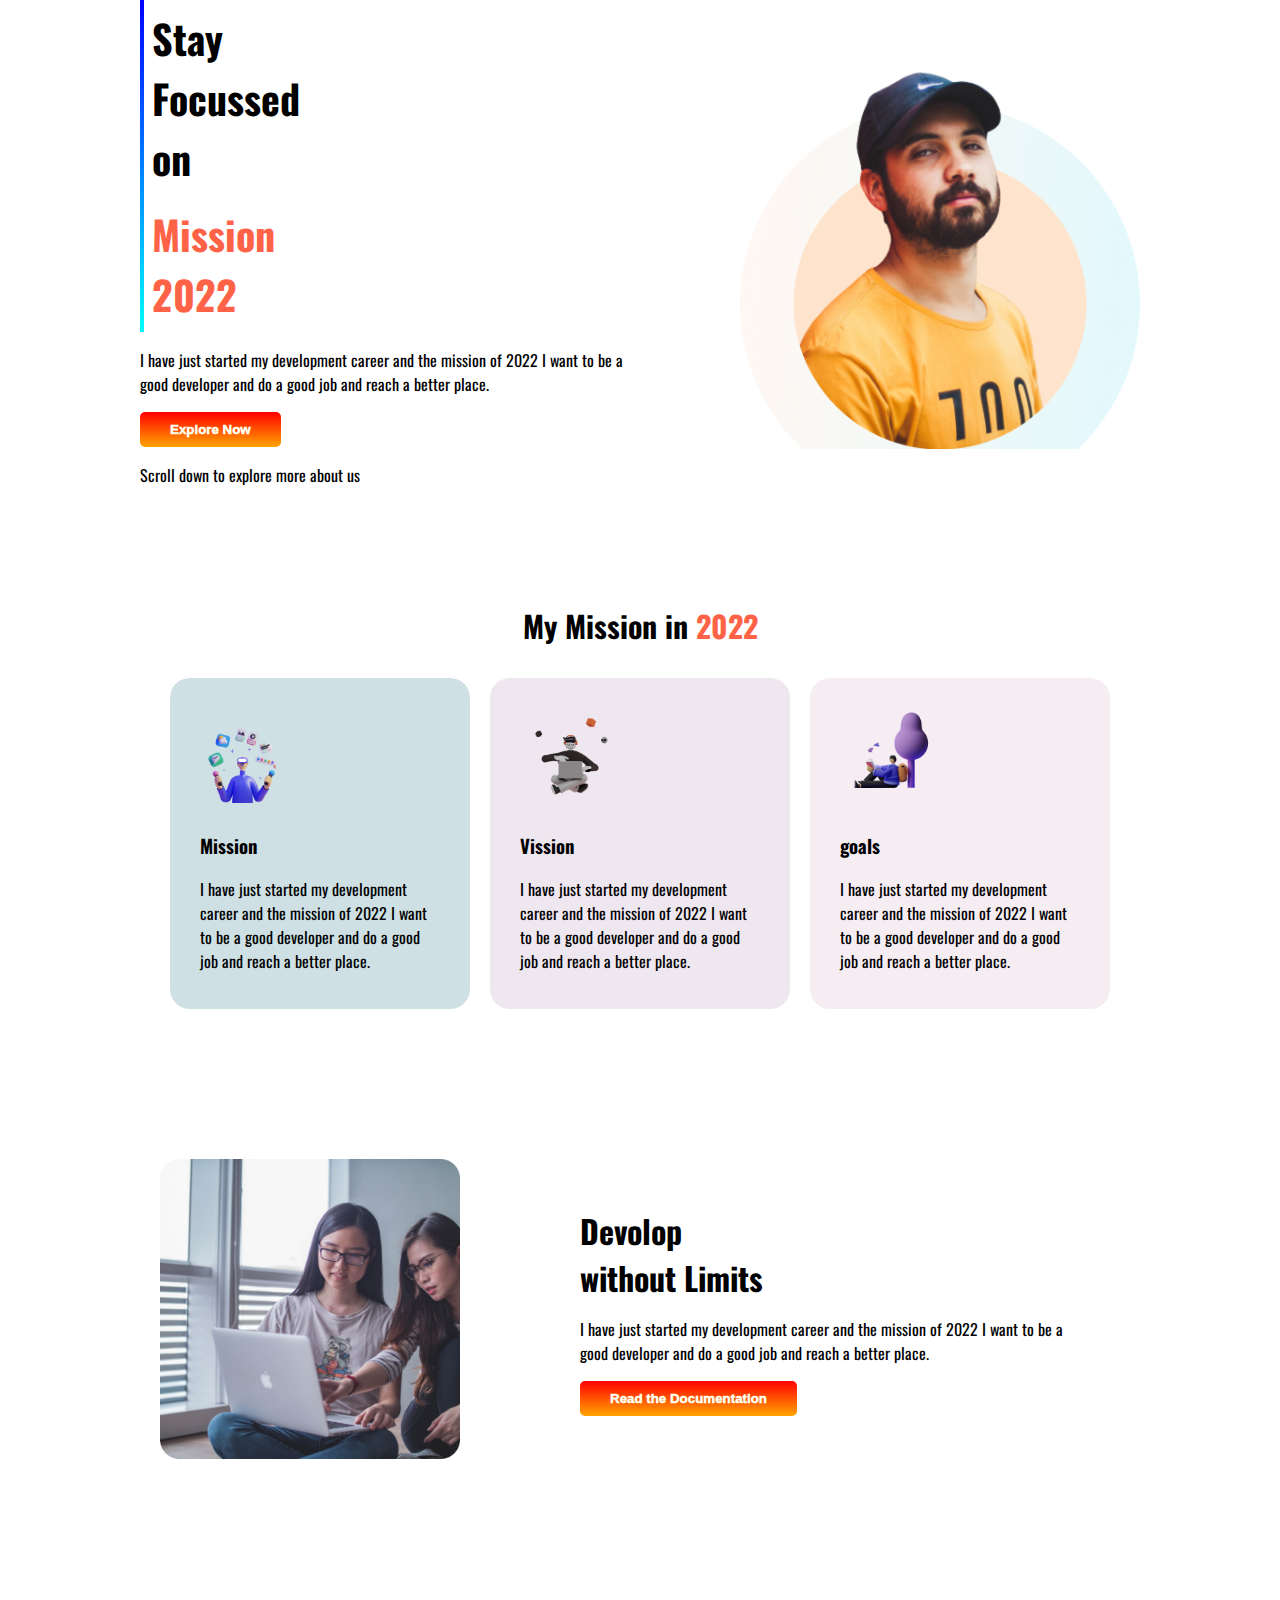
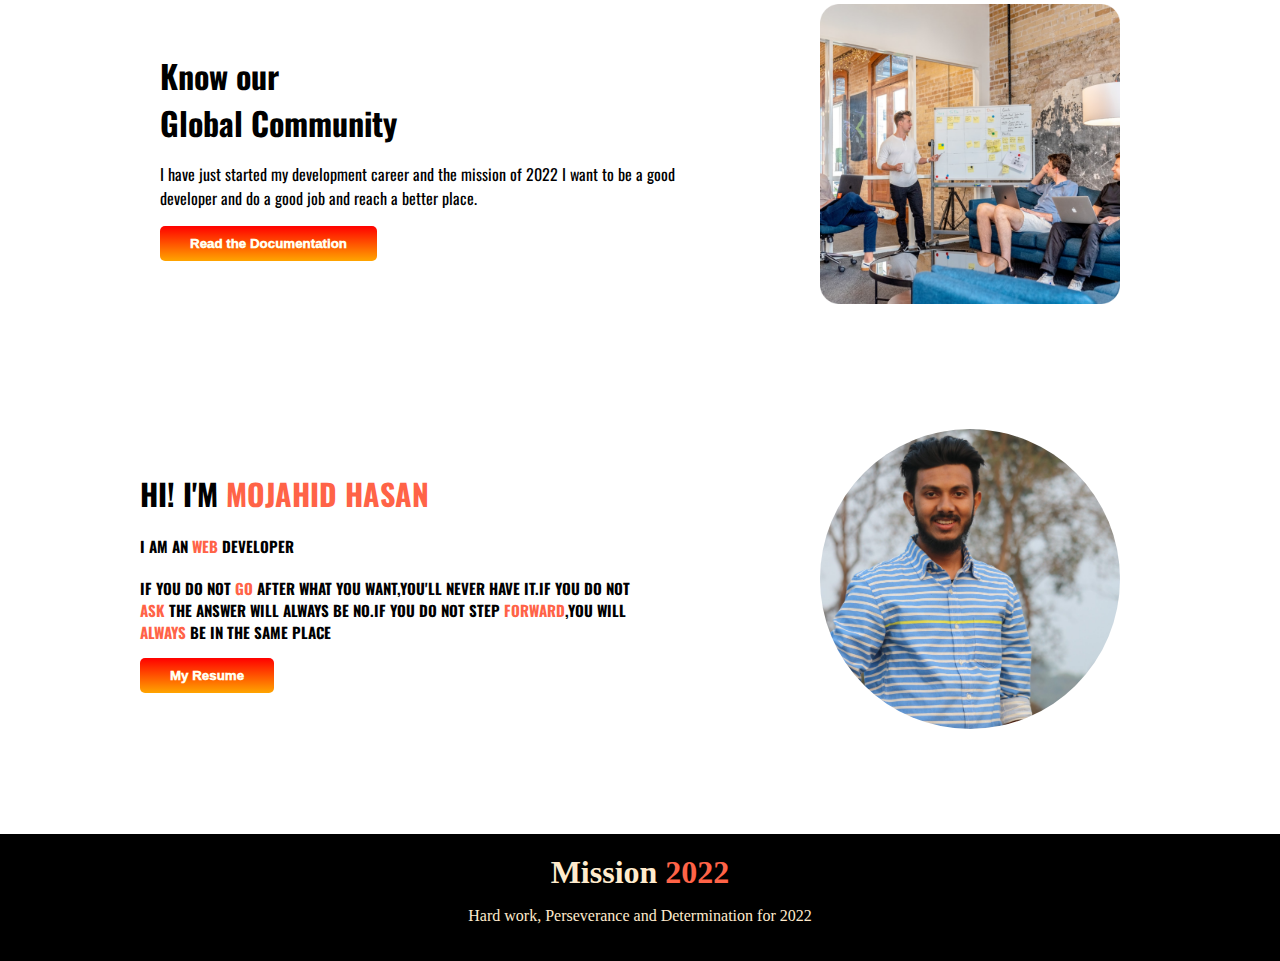
==== index.html @ 2c3c9d4e "here is the change of file name html and css" ====
<!DOCTYPE html>
<html lang="en">
  <head>
    <meta charset="UTF-8" />
    <link rel="stylesheet" href="style.css" />
    <link rel="preconnect" href="https://fonts.googleapis.com" />
    <link rel="preconnect" href="https://fonts.gstatic.com" crossorigin />
    <link
      href="https://fonts.googleapis.com/css2?family=Oswald:wght@300&display=swap"
      rel="stylesheet"
    />
    <title>My First Webpage</title>
  </head>
  <body>
    <section class="upper">
      <div class="parent1">
        <div class="focused">
          <h1>Stay Focussed on</h1>
          <h1><span>Mission 2022</span></h1>
        </div>
        <div>
          <p>
            I have just started my development career and the mission of 2022 I
            want to be a good developer and do a good job and reach a better
            place.
          </p>
          <button class="link"><a href="">Explore Now</a></button>
          <p>Scroll down to explore more about us</p>
        </div>
      </div>
      <div>
        <img src="images/person-2.png" alt="" />
      </div>
    </section>

    <section>
      <h1 class="second-1">My Mission in <span>2022</span></h1>
      <div class="second-2">
        <div id="div1">
          <img class="illustrator" src="images/illustrator-1.png" alt="" />
          <h3>Mission</h3>
          <p>
            I have just started my development career and the mission of 2022 I
            want to be a good developer and do a good job and reach a better
            place.
          </p>
        </div>
        <div id="div2">
          <img class="illustrator" src="images/illustrator-2.png" alt="" />
          <h3>Vission</h3>
          <p>
            I have just started my development career and the mission of 2022 I
            want to be a good developer and do a good job and reach a better
            place.
          </p>
        </div>
        <div id="div3">
          <img class="illustrator" src="images/illustrator-3.png" alt="" />
          <h3>goals</h3>
          <p>
            I have just started my development career and the mission of 2022 I
            want to be a good developer and do a good job and reach a better
            place.
          </p>
        </div>
      </div>
    </section>

    <section class="devolop">
      <div>
        <img class="devolop-1" src="images/coding.png" alt="" />
      </div>
      <div id="devolop2">
        <h1>Devolop</h1>
        <h1>without Limits</h1>
        <p>
          I have just started my development career and the mission of 2022 I
          want to be a good developer and do a good job and reach a better
          place.
        </p>
        <button class="link"><a href="">Read the Documentation</a></button>
      </div>
    </section>

    <section class="devolop">
      <div id="devolop3">
        <h1>Know our</h1>
        <h1>Global Community</h1>
        <p>
          I have just started my development career and the mission of 2022 I
          want to be a good developer and do a good job and reach a better
          place.
        </p>
        <button class="link"><a href="">Read the Documentation</a></button>
      </div>
      <div>
        <img class="devolop-1" src="images/project.png" alt="" />
      </div>
    </section>

    <section class="corona">
      <div id="corona-0">
        <h1>HI! I'M <span>MOJAHID HASAN</span></h1>
        <h4>I AM AN <span>WEB</span> DEVELOPER</h4>
        <p>
          IF YOU DO NOT <span>GO</span> AFTER WHAT YOU WANT,YOU'LL NEVER HAVE
          IT.IF YOU DO NOT <span>ASK</span> THE ANSWER WILL ALWAYS BE NO.IF YOU
          DO NOT STEP <span>FORWARD</span>,YOU WILL <span>ALWAYS</span> BE IN
          THE SAME PLACE
        </p>
        <button class="link"><a href="">My Resume</a></button>
      </div>
      <div>
        <img class="corona-1" src="images/mojahid.jpg" alt="" />
      </div>
    </section>

    <footer>
      <h1>Mission <span>2022</span></h1>
      <p>Hard work, Perseverance and Determination for 2022</p>
    </footer>
  </body>
</html>
---- style.css ----
body {
  margin: 0;
  padding: 0;
  box-sizing: border-box;
  font-family: "Oswald", sans-serif;
}
section {
  max-width: 1000px;
  margin: 0 auto;
  margin-bottom: 100px;
}
h1 {
  margin: 0;
}
.focused {
  width: 200px;
  border-left: 4px solid;
  border-image: linear-gradient(blue, cyan);
  border-image-slice: 1;
  font-size: 20px;
  font-weight: bold;
}
span {
  font-size: bold;
  color: tomato;
}
.focused > h1 {
  padding: 8px;
}
a {
  text-decoration: none;
  font-weight: 1000;
  color: ivory;
}
.link {
  background-image: linear-gradient(red, orange);
  padding: 10px 30px;
  border-radius: 5px;

  border: none;
}
img {
  margin: 0px;
  height: 400px;
  width: 400px;
  object-fit: cover;
}

.upper {
  display: flex;
  align-items: center;
  justify-content: space-between;
}

.parent1 {
  width: 50%;
}
.second-1 {
  text-align: center;
  font-size: 30px;
  font-weight: bold;
}
.second-2 {
  padding: 20px;
  display: flex;
}
.illustrator {
  height: 100px;
  width: 100px;
}
.second-2 > div {
  margin: 10px;
  padding: 30px;
  padding-bottom: 20px;
}
#div1 {
  background-color: rgba(157, 194, 201, 0.5);
  border-radius: 20px;
}
#div2 {
  background-color: rgba(224, 207, 224, 0.5);
  border-radius: 20px;
}
#div3 {
  background-color: rgba(238, 220, 231, 0.5);
  border-radius: 20px;
}
.devolop {
  display: flex;
  align-items: center;
}
.devolop-1 {
  margin: 0px;
  height: 300px;
  width: 300px;
  object-fit: cover;
}
.devolop > div {
  margin: 20px;
}
#devolop2 {
  margin-left: 100px;
  width: 500px;
}
#devolop3 {
  margin-right: 100px;
}
footer {
  text-align: center;
  padding: 20px;
  font-family: cursive;
  background-color: black;
  color: blanchedalmond;
}
.corona {
  display: flex;
  align-items: center;
  justify-content: space-between;
}
.corona-1 {
  margin-right: 20px;
  height: 300px;
  width: 300px;
  border-radius: 50%;
  object-fit: cover;
}
#corona-0 {
  width: 50%;
  font-size: 15px;
  font-weight: bold;
}
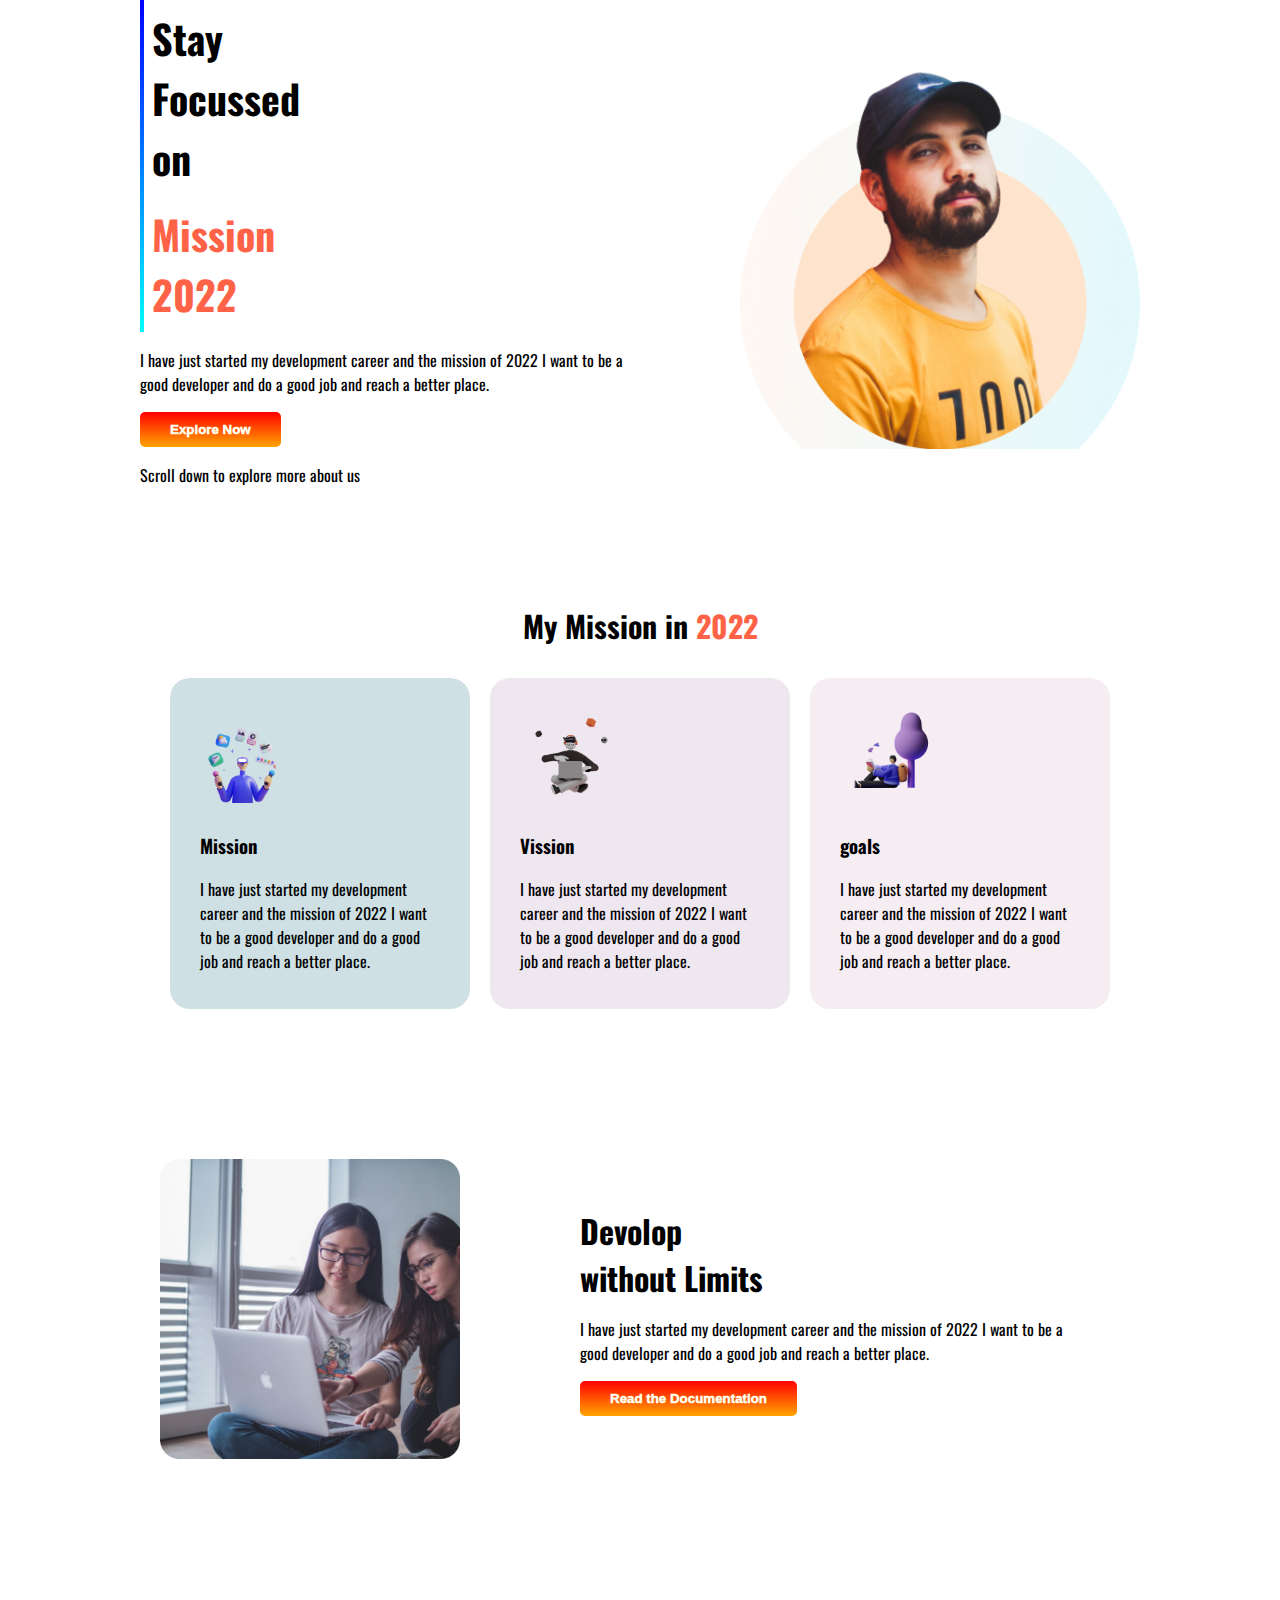
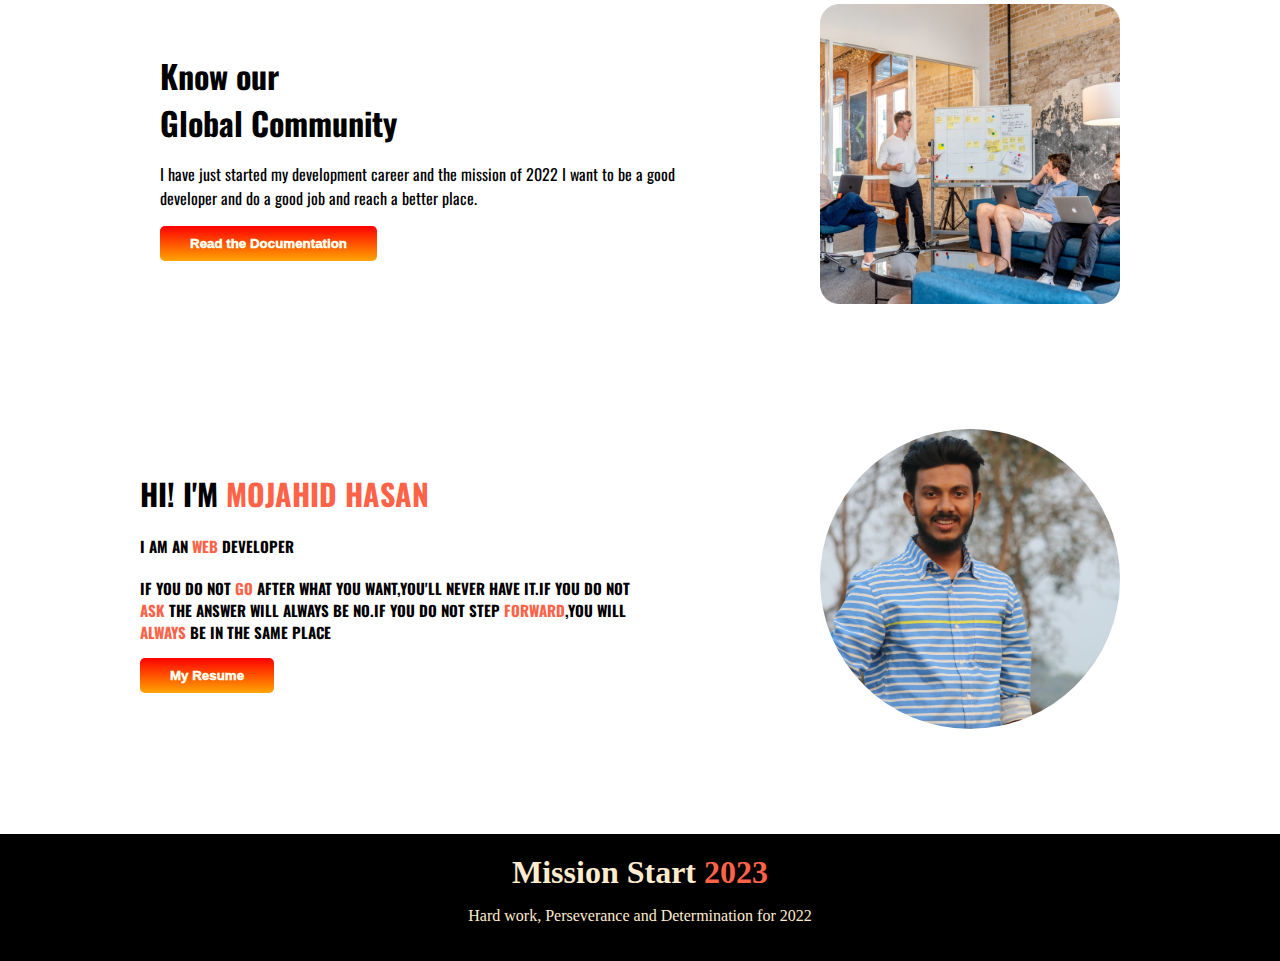
==== commit 0b57fb5a: "Update and rename ashik.html to index.html" ====
--- a/index.html
+++ b/index.html
@@ -116,7 +116,7 @@
     </section>
 
     <footer>
-      <h1>Mission <span>2022</span></h1>
+      <h1>Mission Start <span>2023</span></h1>
       <p>Hard work, Perseverance and Determination for 2022</p>
     </footer>
   </body>
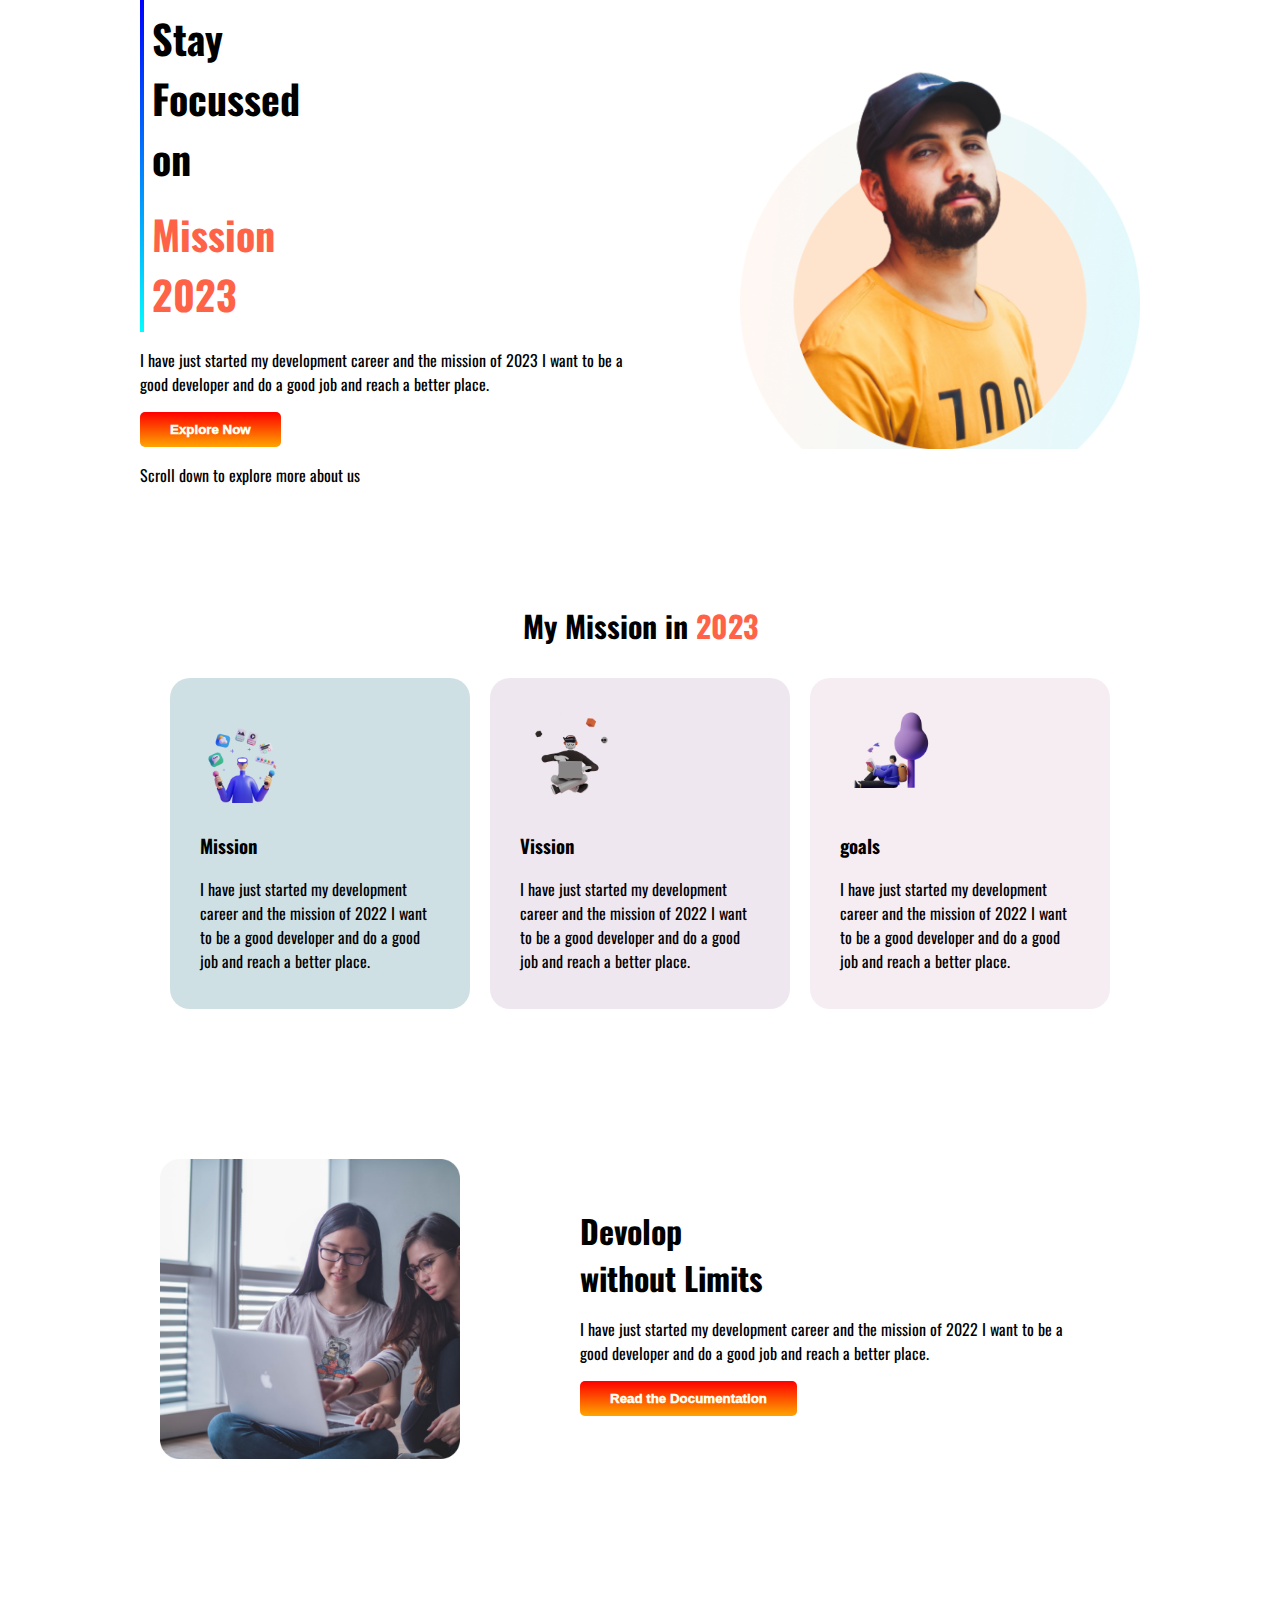
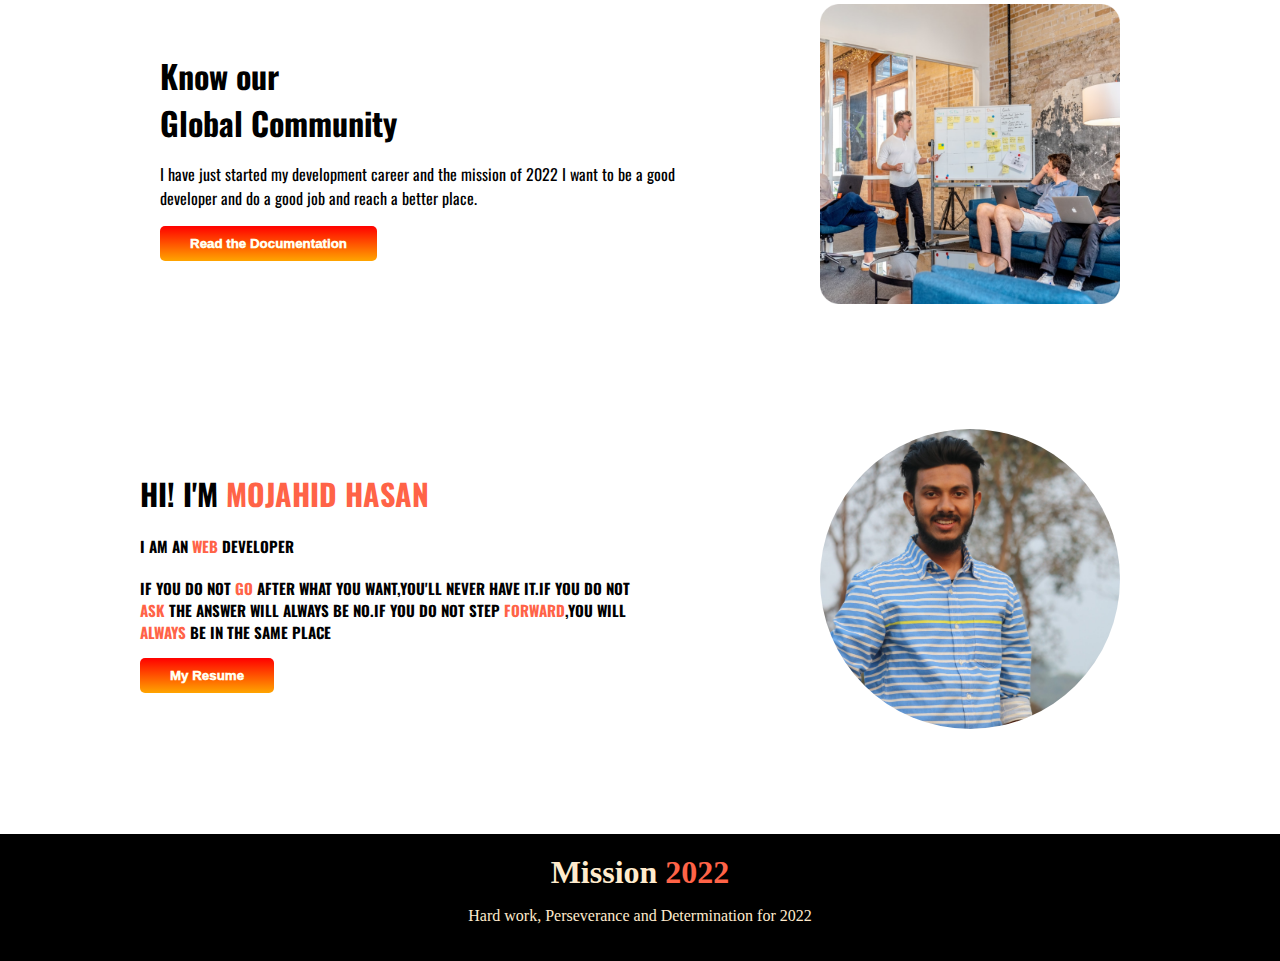
==== commit 12f5e1c7: "change the year 2022 to 2023" ====
--- a/index.html
+++ b/index.html
@@ -16,11 +16,11 @@
       <div class="parent1">
         <div class="focused">
           <h1>Stay Focussed on</h1>
-          <h1><span>Mission 2022</span></h1>
+          <h1><span>Mission 2023</span></h1>
         </div>
         <div>
           <p>
-            I have just started my development career and the mission of 2022 I
+            I have just started my development career and the mission of 2023 I
             want to be a good developer and do a good job and reach a better
             place.
           </p>
@@ -34,7 +34,7 @@
     </section>
 
     <section>
-      <h1 class="second-1">My Mission in <span>2022</span></h1>
+      <h1 class="second-1">My Mission in <span>2023</span></h1>
       <div class="second-2">
         <div id="div1">
           <img class="illustrator" src="images/illustrator-1.png" alt="" />
@@ -116,7 +116,7 @@
     </section>
 
     <footer>
-      <h1>Mission Start <span>2023</span></h1>
+      <h1>Mission <span>2022</span></h1>
       <p>Hard work, Perseverance and Determination for 2022</p>
     </footer>
   </body>
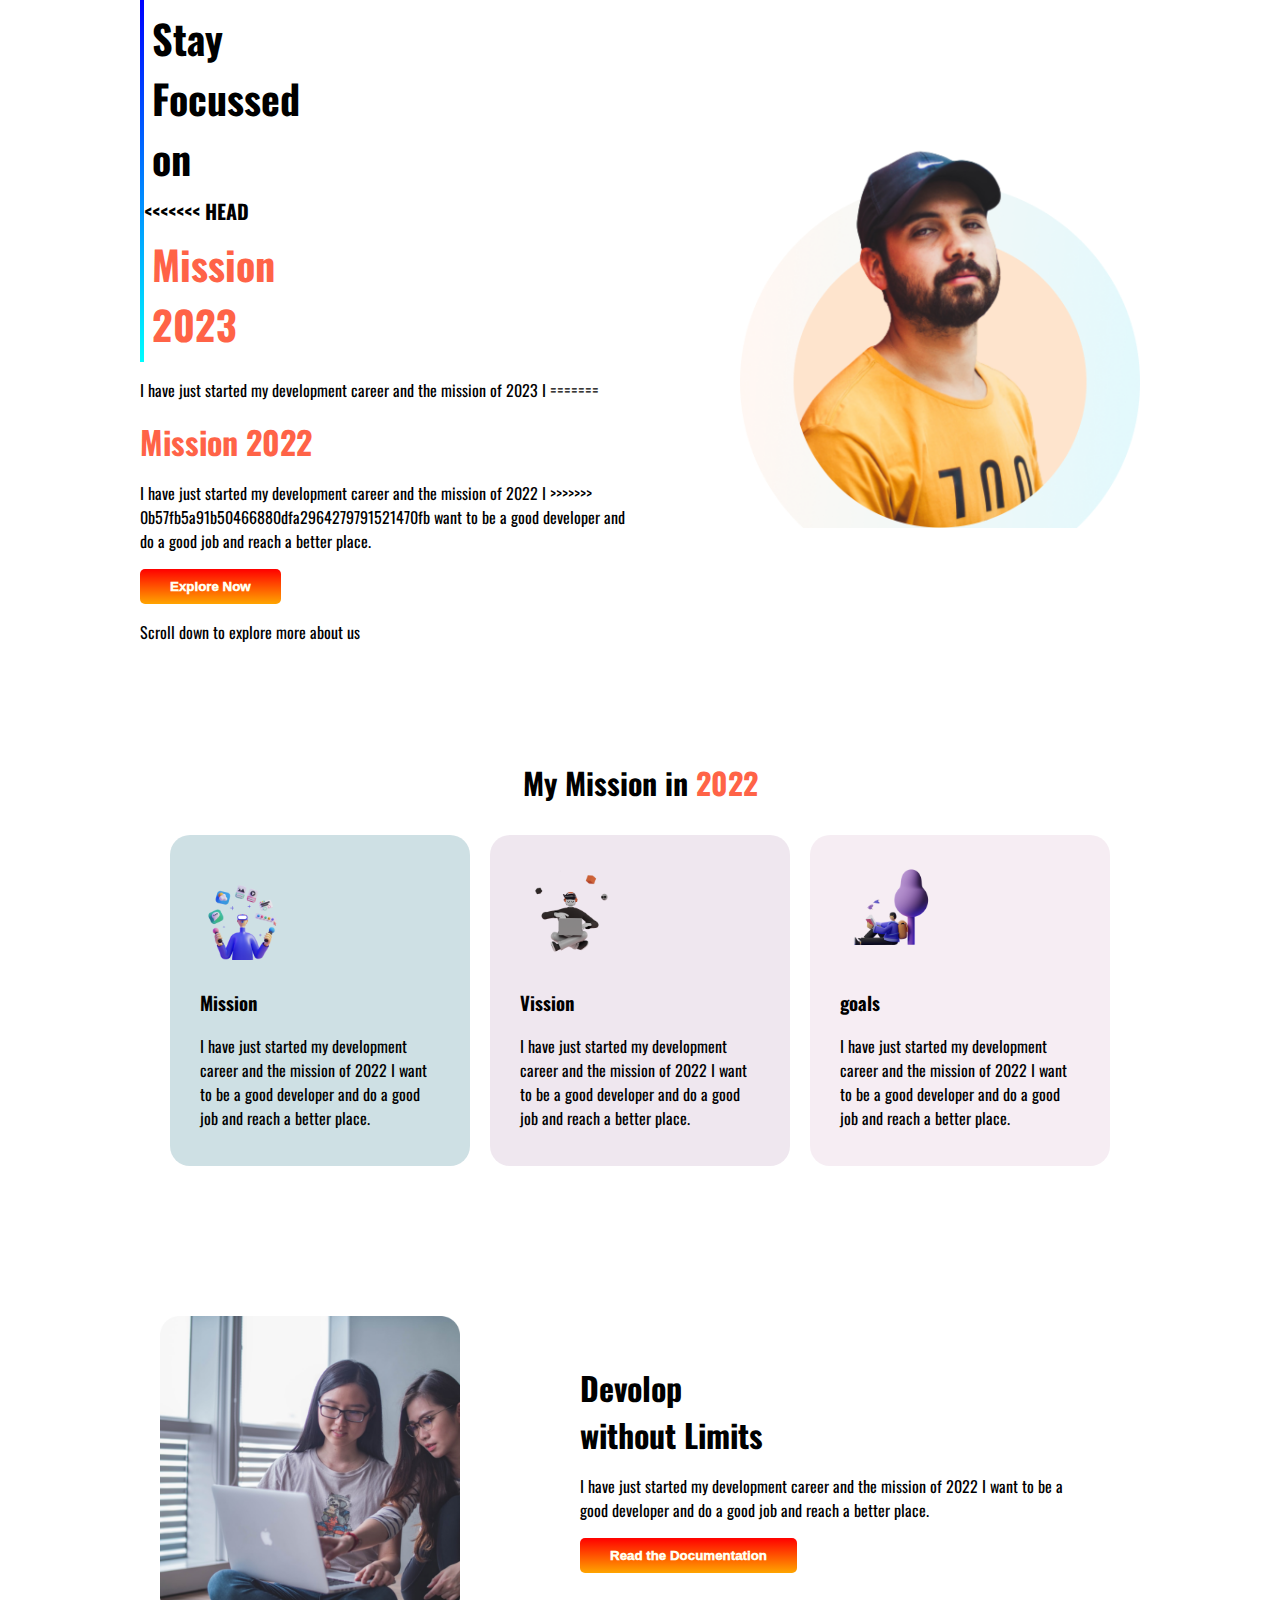
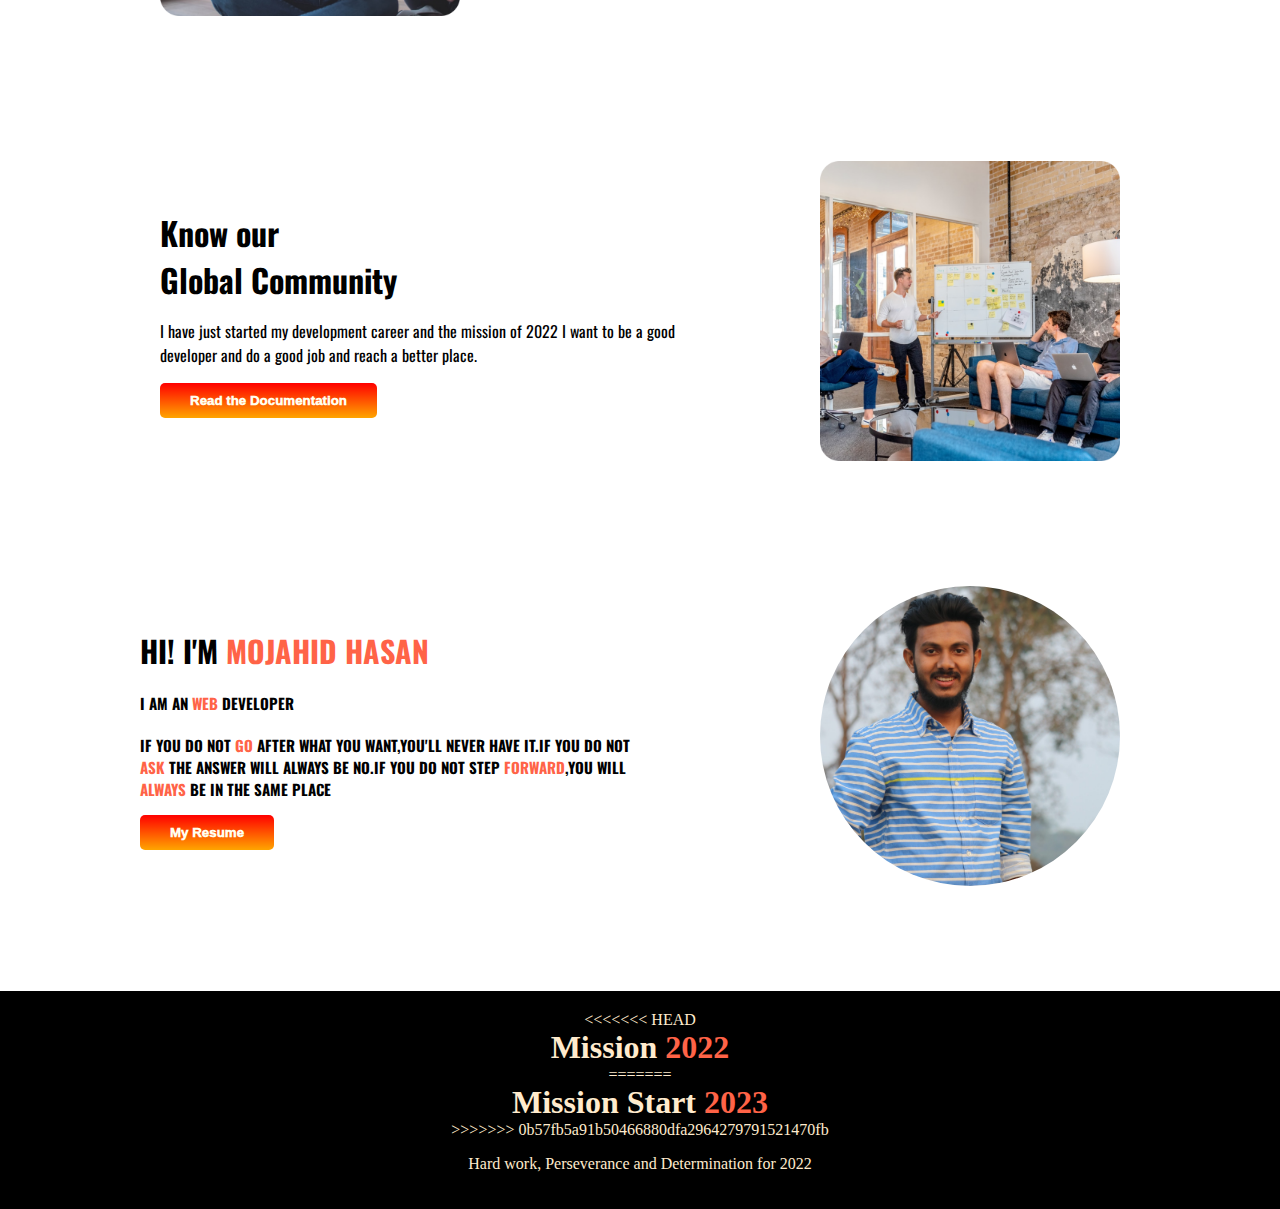
==== commit 54a752b1: "changed" ====
--- a/index.html
+++ b/index.html
@@ -16,13 +16,22 @@
       <div class="parent1">
         <div class="focused">
           <h1>Stay Focussed on</h1>
+          <<<<<<< HEAD
           <h1><span>Mission 2023</span></h1>
         </div>
         <div>
           <p>
             I have just started my development career and the mission of 2023 I
-            want to be a good developer and do a good job and reach a better
-            place.
+            =======
+          </p>
+
+          <h1><span>Mission 2022</span></h1>
+        </div>
+        <div>
+          <p>
+            I have just started my development career and the mission of 2022 I
+            >>>>>>> 0b57fb5a91b50466880dfa2964279791521470fb want to be a good
+            developer and do a good job and reach a better place.
           </p>
           <button class="link"><a href="">Explore Now</a></button>
           <p>Scroll down to explore more about us</p>
@@ -34,7 +43,8 @@
     </section>
 
     <section>
-      <h1 class="second-1">My Mission in <span>2023</span></h1>
+      <h1 class="second-1">My Mission in <span>2022</span></h1>
+
       <div class="second-2">
         <div id="div1">
           <img class="illustrator" src="images/illustrator-1.png" alt="" />
@@ -116,7 +126,11 @@
     </section>
 
     <footer>
+      <<<<<<< HEAD
       <h1>Mission <span>2022</span></h1>
+      =======
+      <h1>Mission Start <span>2023</span></h1>
+      >>>>>>> 0b57fb5a91b50466880dfa2964279791521470fb
       <p>Hard work, Perseverance and Determination for 2022</p>
     </footer>
   </body>
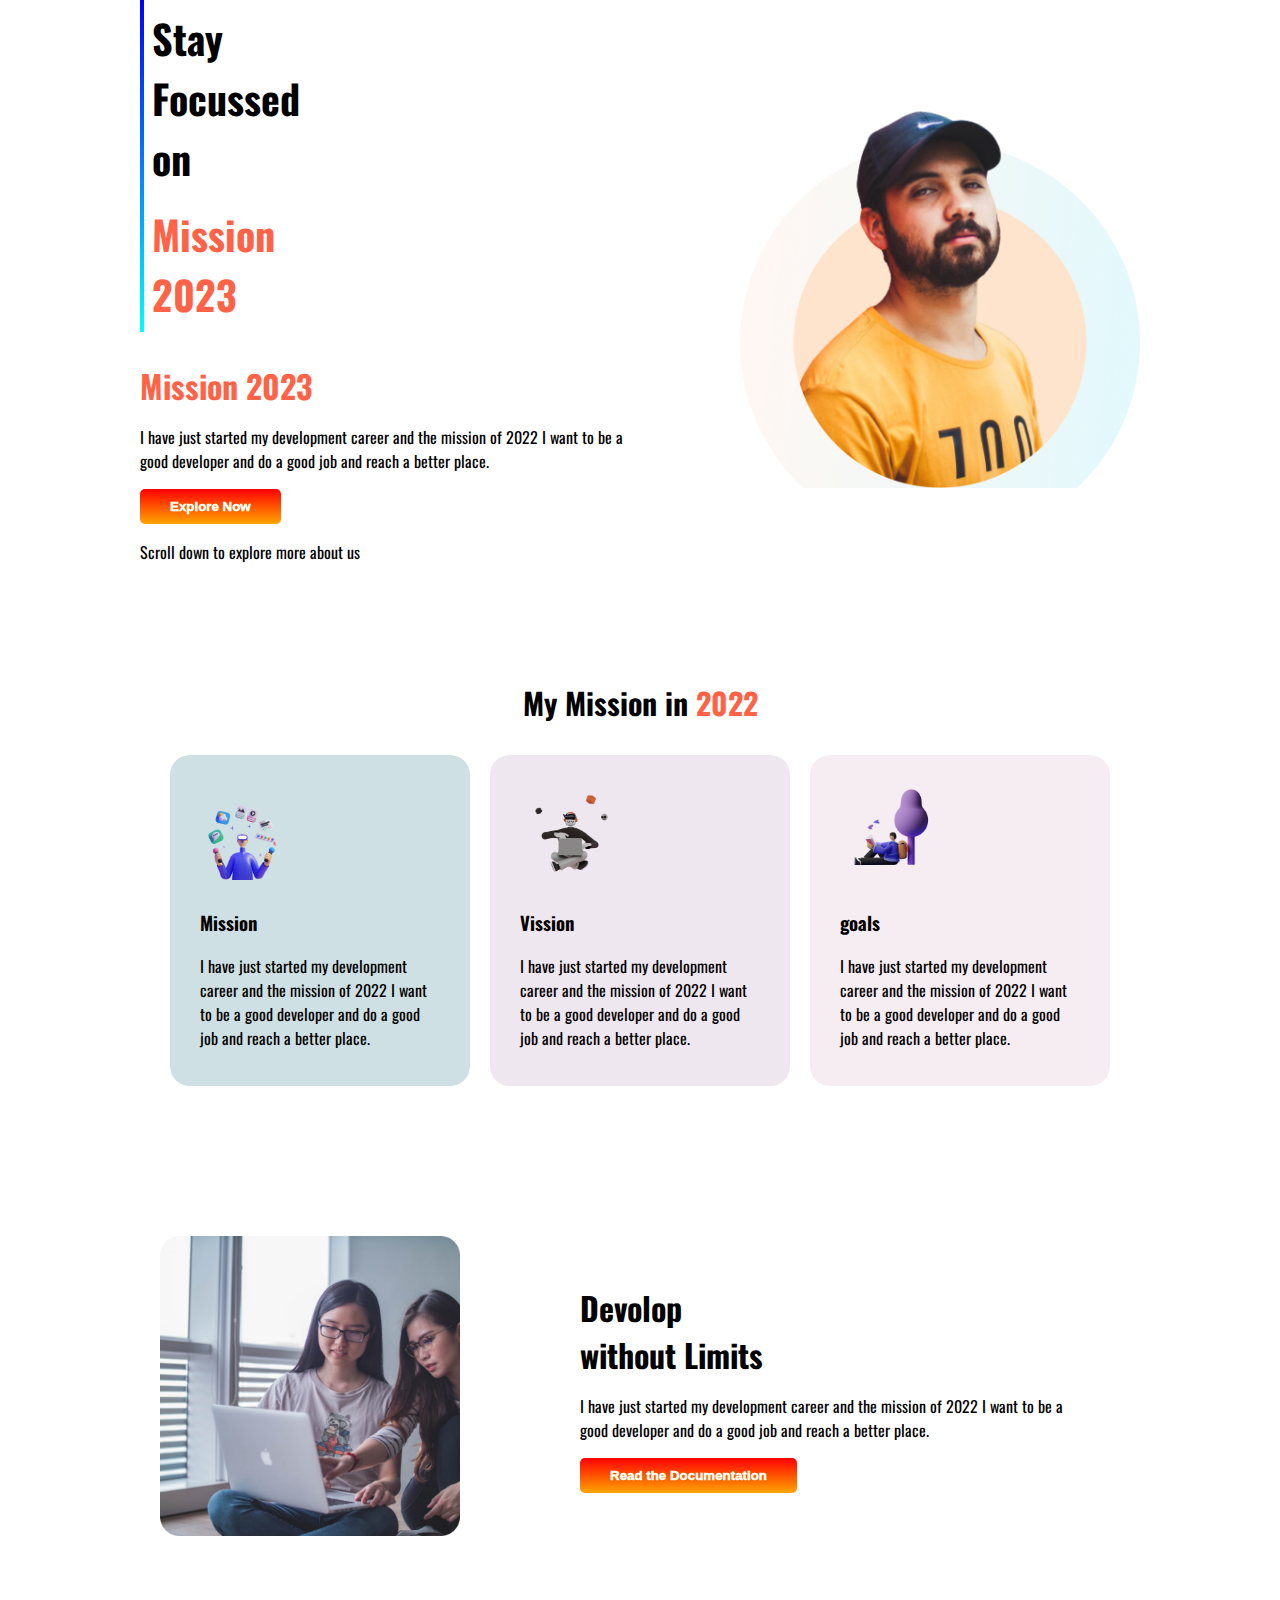
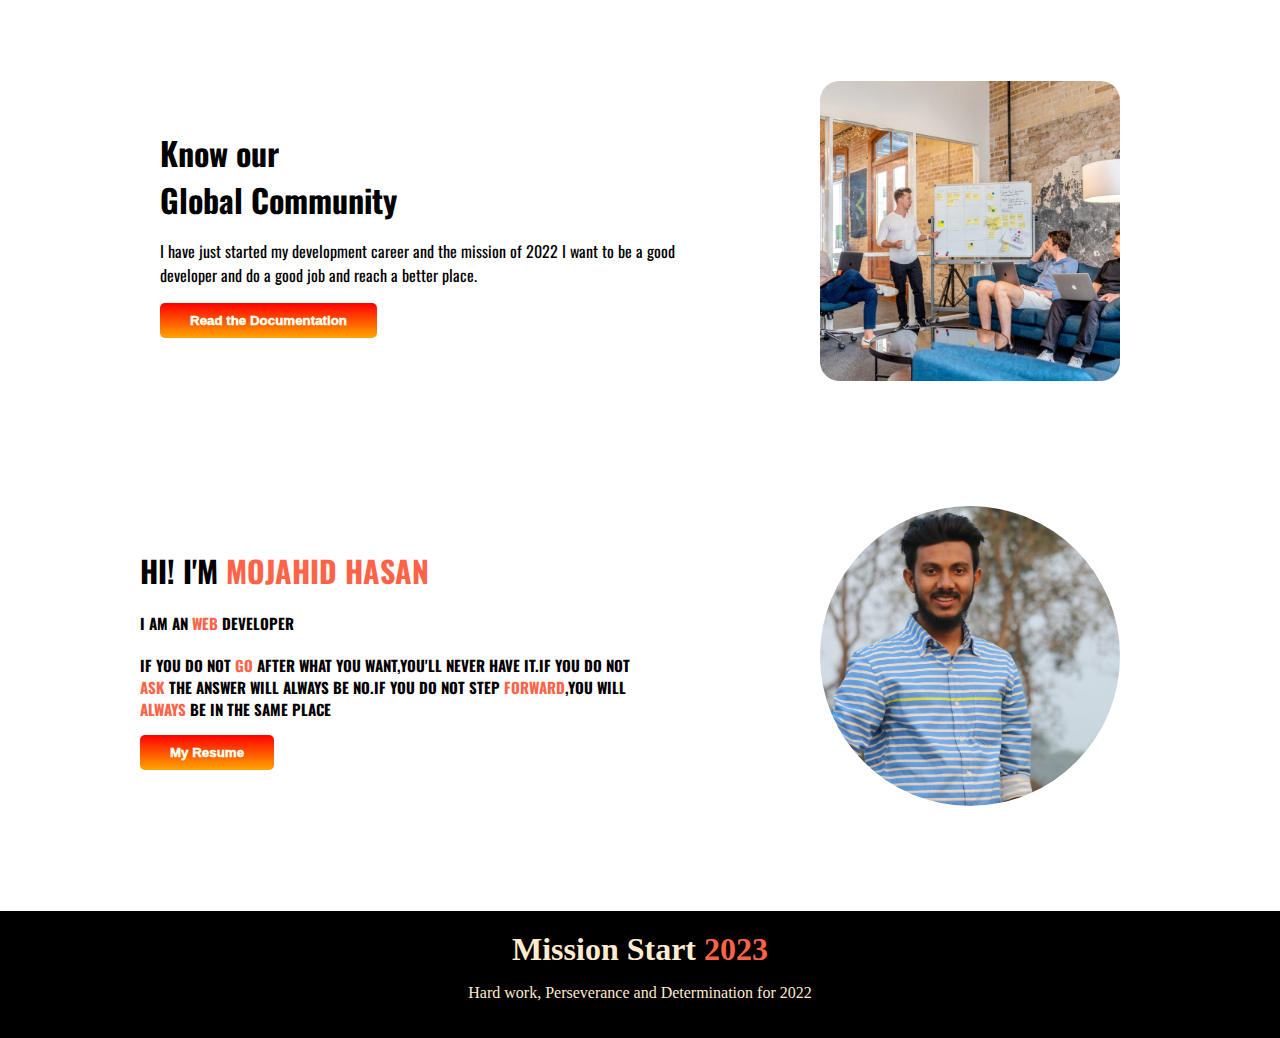
==== commit 19080ff5: "change something in html and css" ====
--- a/index.html
+++ b/index.html
@@ -16,22 +16,17 @@
       <div class="parent1">
         <div class="focused">
           <h1>Stay Focussed on</h1>
-          <<<<<<< HEAD
+
           <h1><span>Mission 2023</span></h1>
         </div>
-        <div>
-          <p>
-            I have just started my development career and the mission of 2023 I
-            =======
-          </p>
 
-          <h1><span>Mission 2022</span></h1>
-        </div>
-        <div>
+        <div class="details1">
+          <h1><span>Mission 2023</span></h1>
+
           <p>
             I have just started my development career and the mission of 2022 I
-            >>>>>>> 0b57fb5a91b50466880dfa2964279791521470fb want to be a good
-            developer and do a good job and reach a better place.
+            want to be a good developer and do a good job and reach a better
+            place.
           </p>
           <button class="link"><a href="">Explore Now</a></button>
           <p>Scroll down to explore more about us</p>
@@ -126,11 +121,8 @@
     </section>
 
     <footer>
-      <<<<<<< HEAD
-      <h1>Mission <span>2022</span></h1>
-      =======
       <h1>Mission Start <span>2023</span></h1>
-      >>>>>>> 0b57fb5a91b50466880dfa2964279791521470fb
+
       <p>Hard work, Perseverance and Determination for 2022</p>
     </footer>
   </body>
--- a/style.css
+++ b/style.css
@@ -2,7 +2,7 @@
   margin: 0;
   padding: 0;
   box-sizing: border-box;
-  font-family: "Oswald", sans-serif;
+  font-family: 'Oswald', sans-serif;
 }
 section {
   max-width: 1000px;
@@ -19,6 +19,9 @@
   border-image-slice: 1;
   font-size: 20px;
   font-weight: bold;
+}
+.details1 {
+  margin-top: 30px;
 }
 span {
   font-size: bold;
